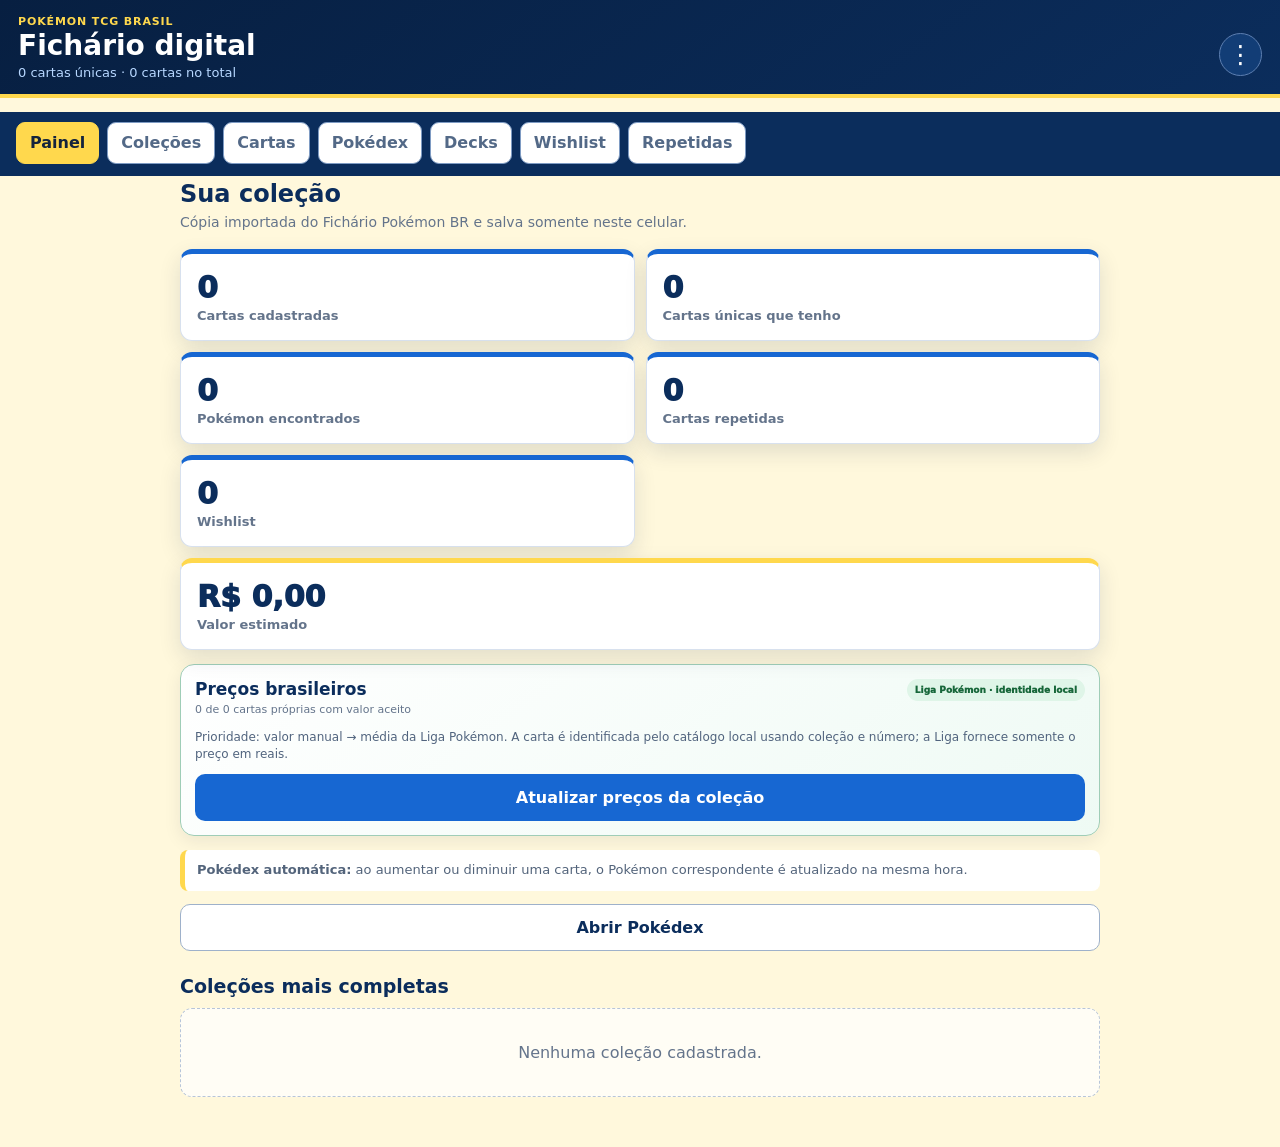
==== app/src/main/assets/www/index.html @ d32e6ce1 "Versão 5 - Pokédex + preços + fotos" ====
<!doctype html>
<html lang="pt-BR">
<head>
  <meta charset="utf-8">
  <meta name="viewport" content="width=device-width,initial-scale=1,maximum-scale=1,user-scalable=no,viewport-fit=cover">
  <meta name="theme-color" content="#0b2d5c">
  <title>Fichário Pokémon BR</title>
  <link rel="stylesheet" href="styles.css">
</head>
<body>
  <div id="loading" class="loading-screen">
    <div class="pokeball-loader" aria-hidden="true"></div>
    <strong>Preparando o Fichário Pokémon...</strong>
    <span>Carregando catálogo, coleção e Pokédex.</span>
  </div>

  <div id="app" class="app hidden">
    <header class="app-header">
      <div class="kicker">POKÉMON TCG BRASIL</div>
      <div class="header-row">
        <div>
          <h1>Fichário digital</h1>
          <p id="header-status">Coleção local protegida</p>
        </div>
        <button class="header-icon" onclick="openBackupPanel()" aria-label="Backup">⋮</button>
      </div>
    </header>

    <nav id="tabs" class="tabs" aria-label="Navegação principal"></nav>
    <main id="content" class="content" aria-live="polite"></main>
  </div>

  <div id="modal" class="modal hidden" role="dialog" aria-modal="true">
    <div class="modal-backdrop" onclick="closeModal()"></div>
    <section id="modal-content" class="modal-sheet"></section>
  </div>

  <script src="data/catalog-data.js"></script>
  <script src="data/pokedex-data.js"></script>
  <script src="data/collection-seed-data.js"></script>
  <script src="app.js"></script>
</body>
</html>
---- app/src/main/assets/www/styles.css ----
:root {
  --navy: #0b2d5c;
  --navy-deep: #071f41;
  --blue: #1767d2;
  --sky: #b7d7ff;
  --yellow: #ffd84d;
  --cream: #fff8dc;
  --surface: #ffffff;
  --ink: #14233c;
  --muted: #64748b;
  --line: #d8e1ee;
  --success: #18864b;
  --danger: #c23b3b;
  --shadow: 0 8px 22px rgba(10, 35, 75, .12);
  --safe-top: 0px;
  --safe-bottom: 0px;
  font-family: Inter, ui-sans-serif, system-ui, -apple-system, "Segoe UI", sans-serif;
  color: var(--ink);
}

* { box-sizing: border-box; }
html, body { margin: 0; min-height: 100%; background: var(--cream); }
body { padding-top: var(--safe-top); padding-bottom: var(--safe-bottom); -webkit-tap-highlight-color: transparent; }
body::before { content: ''; position: fixed; z-index: 100; top: 0; left: 0; right: 0; height: var(--safe-top); background: var(--navy-deep); }
button, input, select { font: inherit; }
button { cursor: pointer; }
.hidden { display: none !important; }

.loading-screen {
  min-height: 100vh; display: flex; flex-direction: column; align-items: center;
  justify-content: center; gap: 12px; padding: 28px; text-align: center; color: #58709c;
}
.loading-screen strong { color: var(--navy); font-size: 19px; }
.loading-screen span { font-size: 14px; }
.pokeball-loader {
  width: 58px; height: 58px; border: 7px solid var(--blue); border-right-color: transparent;
  border-radius: 50%; animation: spin .85s linear infinite;
}
@keyframes spin { to { transform: rotate(360deg); } }

.app-header {
  position: sticky; top: var(--safe-top); z-index: 20; color: white; padding: 15px 18px 14px;
  background: linear-gradient(145deg, var(--navy-deep), var(--navy));
  border-bottom: 4px solid var(--yellow);
}
.kicker { color: var(--yellow); font-weight: 900; font-size: 11px; letter-spacing: .08em; }
.header-row { display: flex; justify-content: space-between; align-items: center; gap: 12px; }
.header-row h1 { margin: 2px 0 0; font-size: 28px; line-height: 1.12; }
.header-row p { margin: 4px 0 0; color: var(--sky); font-size: 13px; }
.header-icon { width: 43px; height: 43px; border: 1px solid #5d7fb1; border-radius: 50%; background: #123d76; color: white; font-size: 25px; }

.tabs {
  position: sticky; top: calc(var(--safe-top) + 112px); z-index: 19; display: flex; gap: 8px; overflow-x: auto;
  padding: 10px 16px 12px; background: var(--navy); scrollbar-width: none;
}
.tabs::-webkit-scrollbar { display: none; }
.tab {
  flex: 0 0 auto; border: 1px solid #7e9bc3; border-radius: 9px; background: white;
  color: #536987; padding: 9px 13px; font-weight: 800; min-height: 42px;
}
.tab.active { background: var(--yellow); border-color: var(--yellow); color: var(--ink); }

.content { min-height: calc(100vh - 175px); padding: 16px 16px 50px; }
.screen { max-width: 920px; margin: 0 auto; }
.screen-title { margin: 2px 0 4px; color: var(--navy); font-size: 24px; }
.screen-subtitle { margin: 0 0 16px; color: var(--muted); font-size: 14px; line-height: 1.45; }
.section-title { margin: 24px 0 11px; color: var(--navy); font-size: 19px; }

.stats-grid { display: grid; grid-template-columns: repeat(2, minmax(0, 1fr)); gap: 11px; }
.stat-card { background: white; border: 1px solid var(--line); border-top: 5px solid var(--blue); border-radius: 12px; padding: 16px; box-shadow: var(--shadow); }
.stat-card.wide { grid-column: 1 / -1; border-top-color: var(--yellow); }
.stat-value { display: block; color: var(--navy); font-size: 30px; font-weight: 950; }
.stat-label { color: var(--muted); font-size: 13px; font-weight: 750; }

.toolbar, .filter-grid { display: grid; gap: 10px; margin-bottom: 13px; }
.filter-grid { grid-template-columns: repeat(2, minmax(0, 1fr)); }
.field { width: 100%; min-height: 48px; border: 1px solid #b8c7dc; border-radius: 10px; background: white; color: var(--ink); padding: 11px 12px; outline: none; }
.field:focus { border-color: var(--blue); box-shadow: 0 0 0 3px rgba(23, 103, 210, .13); }
.search { padding-left: 14px; }
.chips { display: flex; gap: 7px; overflow-x: auto; padding: 1px 0 4px; scrollbar-width: none; }
.chip { flex: 0 0 auto; border: 1px solid #b8c7dc; border-radius: 999px; background: white; color: #526680; padding: 8px 12px; font-weight: 800; font-size: 13px; }
.chip.active { background: var(--blue); border-color: var(--blue); color: white; }

.panel { background: white; border: 1px solid var(--line); border-radius: 12px; padding: 14px; box-shadow: var(--shadow); }
.empty { padding: 34px 18px; text-align: center; color: var(--muted); background: rgba(255,255,255,.72); border: 1px dashed #b7c5d9; border-radius: 12px; }
.empty strong { display: block; color: var(--navy); margin-bottom: 6px; }

.card-list { display: grid; gap: 10px; }
.card-row {
  display: grid; grid-template-columns: 74px minmax(0,1fr); gap: 12px; position: relative;
  min-height: 118px; padding: 10px; background: white; border: 1px solid var(--line);
  border-radius: 12px; box-shadow: 0 3px 12px rgba(10,35,75,.08); transition: opacity .2s;
}
.card-row.missing, .pokemon-tile.missing { opacity: .38; }
.card-thumb { width: 74px; height: 103px; border-radius: 7px; background: #e8eef7; object-fit: cover; align-self: start; }
.card-placeholder { width: 74px; height: 103px; border-radius: 7px; display: grid; place-items: center; background: linear-gradient(145deg,#dbe9fb,#f5f8fc); color: var(--navy); font-weight: 900; font-size: 12px; }
.card-main { min-width: 0; }
.card-name { margin: 1px 0 5px; color: var(--navy); font-weight: 900; font-size: 16px; }
.card-meta { color: var(--muted); font-size: 12px; line-height: 1.4; }
.badges { display: flex; flex-wrap: wrap; gap: 5px; margin-top: 8px; }
.badge { display: inline-flex; align-items: center; min-height: 25px; border-radius: 999px; background: #eef4fb; color: #48617f; padding: 4px 8px; font-size: 11px; font-weight: 850; }
.badge.owned { background: #ddf6e7; color: #146d3d; }
.badge.yellow { background: #fff3bd; color: #765900; }
.quantity-control { display: flex; align-items: center; gap: 7px; margin-top: 10px; }
.qty-btn { width: 36px; height: 34px; border: 0; border-radius: 8px; background: var(--navy); color: white; font-size: 20px; font-weight: 900; }
.qty-btn.add { background: var(--blue); }
.qty-value { min-width: 45px; text-align: center; font-weight: 900; }

.load-more, .primary-btn, .secondary-btn, .danger-btn {
  width: 100%; min-height: 47px; border-radius: 10px; padding: 11px 14px; font-weight: 900;
}
.load-more, .primary-btn { border: 0; background: var(--blue); color: white; }
.secondary-btn { border: 1px solid #9eb1ca; background: white; color: var(--navy); }
.danger-btn { border: 1px solid #e4aaaa; background: #fff1f1; color: var(--danger); }
.load-more { margin-top: 13px; }

.set-list { display: grid; gap: 10px; }
.set-card { width: 100%; text-align: left; border: 1px solid var(--line); border-radius: 12px; background: white; padding: 14px; box-shadow: 0 3px 12px rgba(10,35,75,.07); }
.set-title-row { display: flex; align-items: start; justify-content: space-between; gap: 12px; }
.set-name { color: var(--navy); font-weight: 900; }
.set-count { color: var(--blue); font-weight: 900; white-space: nowrap; }
.progress { height: 9px; overflow: hidden; margin: 10px 0 6px; border-radius: 999px; background: #e8eef6; }
.progress > span { display: block; height: 100%; border-radius: inherit; background: linear-gradient(90deg,var(--blue),#50a1ff); }

.region-section { margin-top: 20px; }
.region-heading { display: flex; align-items: baseline; justify-content: space-between; margin: 0 0 10px; }
.region-heading h3 { margin: 0; color: var(--navy); font-size: 20px; }
.region-heading span { color: var(--muted); font-size: 12px; }
.pokemon-grid { display: grid; grid-template-columns: repeat(3, minmax(0,1fr)); gap: 9px; }
.pokemon-tile {
  min-width: 0; min-height: 143px; border: 1px solid #c9d6e8; border-radius: 13px;
  background: white; padding: 7px 5px 9px; text-align: center; position: relative;
  box-shadow: 0 3px 11px rgba(10,35,75,.07); transition: opacity .2s, transform .15s;
}
.pokemon-tile:active { transform: scale(.97); }
.pokemon-tile img { display: block; width: 82px; height: 82px; margin: 0 auto 2px; object-fit: contain; }
.pokemon-number { display: block; color: #76869d; font-size: 10px; font-weight: 800; }
.pokemon-name { display: block; overflow: hidden; text-overflow: ellipsis; white-space: nowrap; color: var(--navy); font-size: 12px; font-weight: 900; }
.pokemon-owned-count { position: absolute; top: 6px; right: 6px; min-width: 23px; height: 23px; display: grid; place-items: center; border-radius: 999px; background: var(--success); color: white; font-size: 10px; font-weight: 900; }

.pokemon-hero { display: grid; grid-template-columns: 112px minmax(0,1fr); gap: 14px; align-items: center; margin-bottom: 16px; }
.pokemon-hero img { width: 112px; height: 112px; object-fit: contain; background: white; border: 1px solid var(--line); border-radius: 50%; }
.pokemon-hero h2 { margin: 2px 0 5px; color: var(--navy); }
.back-btn { border: 0; background: transparent; color: var(--blue); padding: 3px 0 12px; font-weight: 900; }

.modal { position: fixed; inset: 0; z-index: 50; display: flex; align-items: flex-end; }
.modal-backdrop { position: absolute; inset: 0; background: rgba(4,18,40,.62); }
.modal-sheet { position: relative; width: 100%; max-height: 88vh; overflow-y: auto; background: var(--cream); border-radius: 20px 20px 0 0; padding: 18px 17px calc(26px + env(safe-area-inset-bottom)); box-shadow: 0 -12px 32px rgba(0,0,0,.22); }
.modal-close { float: right; width: 39px; height: 39px; border: 0; border-radius: 50%; background: white; color: var(--navy); font-size: 23px; }
.modal-card-image { display: block; width: min(250px,72vw); max-height: 350px; object-fit: contain; margin: 4px auto 14px; border-radius: 12px; }
.modal h2 { color: var(--navy); margin: 7px 45px 4px 0; }
.modal-actions { display: grid; gap: 9px; margin-top: 16px; }

.backup-actions { display: grid; gap: 10px; margin-top: 16px; }
.notice { margin: 13px 0; border-left: 5px solid var(--yellow); background: white; border-radius: 8px; padding: 11px 12px; color: #53647b; font-size: 13px; line-height: 1.45; }
.deck-row { display: flex; gap: 9px; margin-bottom: 14px; }
.deck-row .field { flex: 1; }
.deck-row button { width: auto; min-width: 95px; }

@media (min-width: 620px) {
  .content { padding-left: 24px; padding-right: 24px; }
  .pokemon-grid { grid-template-columns: repeat(5, minmax(0,1fr)); }
  .card-list { grid-template-columns: repeat(2, minmax(0,1fr)); }
  .filter-grid { grid-template-columns: repeat(4, minmax(0,1fr)); }
}

/* Checkpoint 2 — cadastro completo de cartas */
button, input, select, textarea { font: inherit; }
.badge.purple { background: #eee7ff; color: #5a3b9c; }
.registration-header {
  display: grid; grid-template-columns: 92px minmax(0, 1fr); gap: 13px; align-items: start;
  clear: both; margin: 4px 0 16px;
}
.registration-card-image, .registration-placeholder {
  width: 92px; height: 128px; border-radius: 9px; object-fit: cover; background: #e6edf7;
  box-shadow: 0 5px 15px rgba(7,31,65,.14);
}
.registration-placeholder { display: grid; place-items: center; color: var(--navy); font-weight: 950; }
.registration-kicker { color: var(--blue); font-size: 10px; font-weight: 950; letter-spacing: .08em; }
.registration-header h2 { margin: 4px 42px 4px 0; font-size: 21px; }
.registration-section {
  margin-top: 13px; padding: 14px; background: white; border: 1px solid var(--line);
  border-radius: 13px; box-shadow: 0 3px 14px rgba(10,35,75,.07);
}
.registration-section h3 { margin: 0 0 12px; color: var(--navy); font-size: 17px; }
.registration-section-title { display: flex; justify-content: space-between; align-items: flex-start; gap: 10px; }
.registration-section-title strong { display: block; color: var(--navy); font-size: 16px; }
.registration-section-title span { display: block; margin-top: 3px; color: var(--muted); font-size: 12px; line-height: 1.35; }
.mini-btn { flex: 0 0 auto; border: 0; border-radius: 9px; background: var(--blue); color: white; padding: 8px 10px; font-weight: 900; }
.variant-strip { display: flex; gap: 7px; overflow-x: auto; margin-top: 12px; padding-bottom: 3px; scrollbar-width: none; }
.variant-chip { flex: 0 0 auto; max-width: 260px; border: 1px solid #b7c7dd; border-radius: 999px; background: #f8fbff; color: #506681; padding: 8px 11px; font-size: 12px; font-weight: 850; white-space: nowrap; overflow: hidden; text-overflow: ellipsis; }
.variant-chip.active { background: var(--navy); border-color: var(--navy); color: white; }
.notice.compact { margin: 11px 0 0; padding: 9px 10px; }
.registration-grid { display: grid; gap: 10px; }
.registration-grid.two-columns { grid-template-columns: repeat(2, minmax(0,1fr)); }
.registration-field { display: block; min-width: 0; }
.registration-field > span { display: block; margin: 0 0 5px; color: #465a75; font-size: 12px; font-weight: 900; }
.registration-field .field { min-height: 44px; }
.read-only-field { min-height: 44px; display: flex; flex-direction: column; justify-content: center; border: 1px solid #d3ddea; border-radius: 10px; background: #f3f6fa; color: var(--navy); padding: 7px 11px; font-weight: 900; }
.read-only-field small { display: block; margin-top: 2px; color: var(--muted); font-size: 9px; font-weight: 700; }
.toggle-grid { display: grid; grid-template-columns: repeat(2, minmax(0,1fr)); gap: 8px; margin: 12px 0; }
.toggle-card { min-height: 48px; display: flex; align-items: center; gap: 8px; border: 1px solid #c7d3e3; border-radius: 10px; background: #f9fbfe; padding: 8px 10px; }
.toggle-card input { position: absolute; opacity: 0; pointer-events: none; }
.toggle-ui { width: 36px; height: 21px; flex: 0 0 auto; position: relative; border-radius: 999px; background: #b5c1d0; transition: background .15s; }
.toggle-ui::after { content: ''; position: absolute; top: 3px; left: 3px; width: 15px; height: 15px; border-radius: 50%; background: white; transition: transform .15s; box-shadow: 0 1px 4px rgba(0,0,0,.25); }
.toggle-card input:checked + .toggle-ui { background: var(--success); }
.toggle-card input:checked + .toggle-ui::after { transform: translateX(15px); }
.toggle-card strong { color: #455873; font-size: 12px; }
.notes-field { min-height: 92px; resize: vertical; }

@media (max-width: 410px) {
  .registration-grid.two-columns { grid-template-columns: 1fr; }
}

/* Checkpoint 3 — atualização segura das coleções */
.catalog-update-card {
  margin: 0 0 14px; padding: 14px; border: 1px solid #aac3e6; border-radius: 14px;
  background: linear-gradient(145deg, #ffffff, #edf5ff); box-shadow: 0 5px 18px rgba(7,31,65,.08);
}
.catalog-update-heading { display: flex; align-items: flex-start; justify-content: space-between; gap: 10px; }
.catalog-update-heading strong { display: block; color: var(--navy); font-size: 17px; }
.catalog-update-heading span:not(.online-badge) { display: block; margin-top: 4px; color: var(--muted); font-size: 11px; line-height: 1.35; }
.online-badge { flex: 0 0 auto; border-radius: 999px; background: #dff5e8; color: #17673a; padding: 6px 8px; font-size: 9px; font-weight: 950; }
.catalog-update-card p { margin: 11px 0; color: #51647e; font-size: 12px; line-height: 1.45; }
.catalog-update-card .primary-btn { width: 100%; }
.catalog-update-card .primary-btn:disabled { opacity: .62; }
.catalog-progress { margin: 10px 0; }
.catalog-progress .progress { margin-bottom: 5px; }
.catalog-progress small, .catalog-last-result { color: #5c6f88; font-size: 10px; font-weight: 800; }
.catalog-last-result { margin-top: 9px; text-align: center; }


/* Checkpoint 4 — preços automáticos */
.badge.price { background: #e3f6ee; color: #12643b; }
.price-update-card {
  margin: 14px 0; padding: 14px; border: 1px solid #9fcdb7; border-radius: 14px;
  background: linear-gradient(145deg, #ffffff, #eefaf4); box-shadow: 0 5px 18px rgba(7,31,65,.08);
}
.price-update-card p { margin: 11px 0; color: #51647e; font-size: 12px; line-height: 1.45; }
.price-update-card .primary-btn:disabled { opacity: .62; }
.automatic-price-card {
  min-height: 80px; display: flex; flex-direction: column; justify-content: center; gap: 3px;
  border: 1px solid #a9cbb9; border-radius: 11px; background: #f1fbf6; padding: 9px 10px;
}
.automatic-price-card strong { color: #12643b; font-size: 18px; font-weight: 950; }
.automatic-price-card span { color: #465d73; font-size: 10px; font-weight: 800; line-height: 1.35; }
.automatic-price-card small { color: var(--muted); font-size: 9px; line-height: 1.35; }
.automatic-price-card.empty-price { border-color: #c8d4e3; background: #f5f8fc; }
.automatic-price-card.empty-price strong, .automatic-price-card.loading-price strong { color: var(--navy); font-size: 14px; }
.price-refresh-btn {
  align-self: flex-start; margin-top: 5px; border: 0; border-radius: 8px; background: var(--navy); color: white;
  min-height: 30px; padding: 6px 9px; font-size: 10px; font-weight: 900;
}
.price-refresh-btn:disabled { opacity: .6; }

/* Checkpoint 4.3 — validação Cardmarket */
.automatic-price-card.review-price { border-color: #e5b94f; background: #fff9e9; }
.automatic-price-card.review-price strong { color: #805600; }
.price-verification { display: block; margin-top: 4px; padding: 6px 7px; border-radius: 8px; font-weight: 850; }
.price-verification.verified { background: #def5e7; color: #17673a; }
.price-verification.review { background: #fff0bf; color: #765000; }
.price-verification.user-validated { background: #e7ecff; color: #2947a3; }
.price-validate-btn {
  align-self: flex-start; margin-top: 5px; border: 1px solid #b98500; border-radius: 8px;
  background: #fff3c7; color: #684700; min-height: 30px; padding: 6px 9px;
  font-size: 10px; font-weight: 950;
}
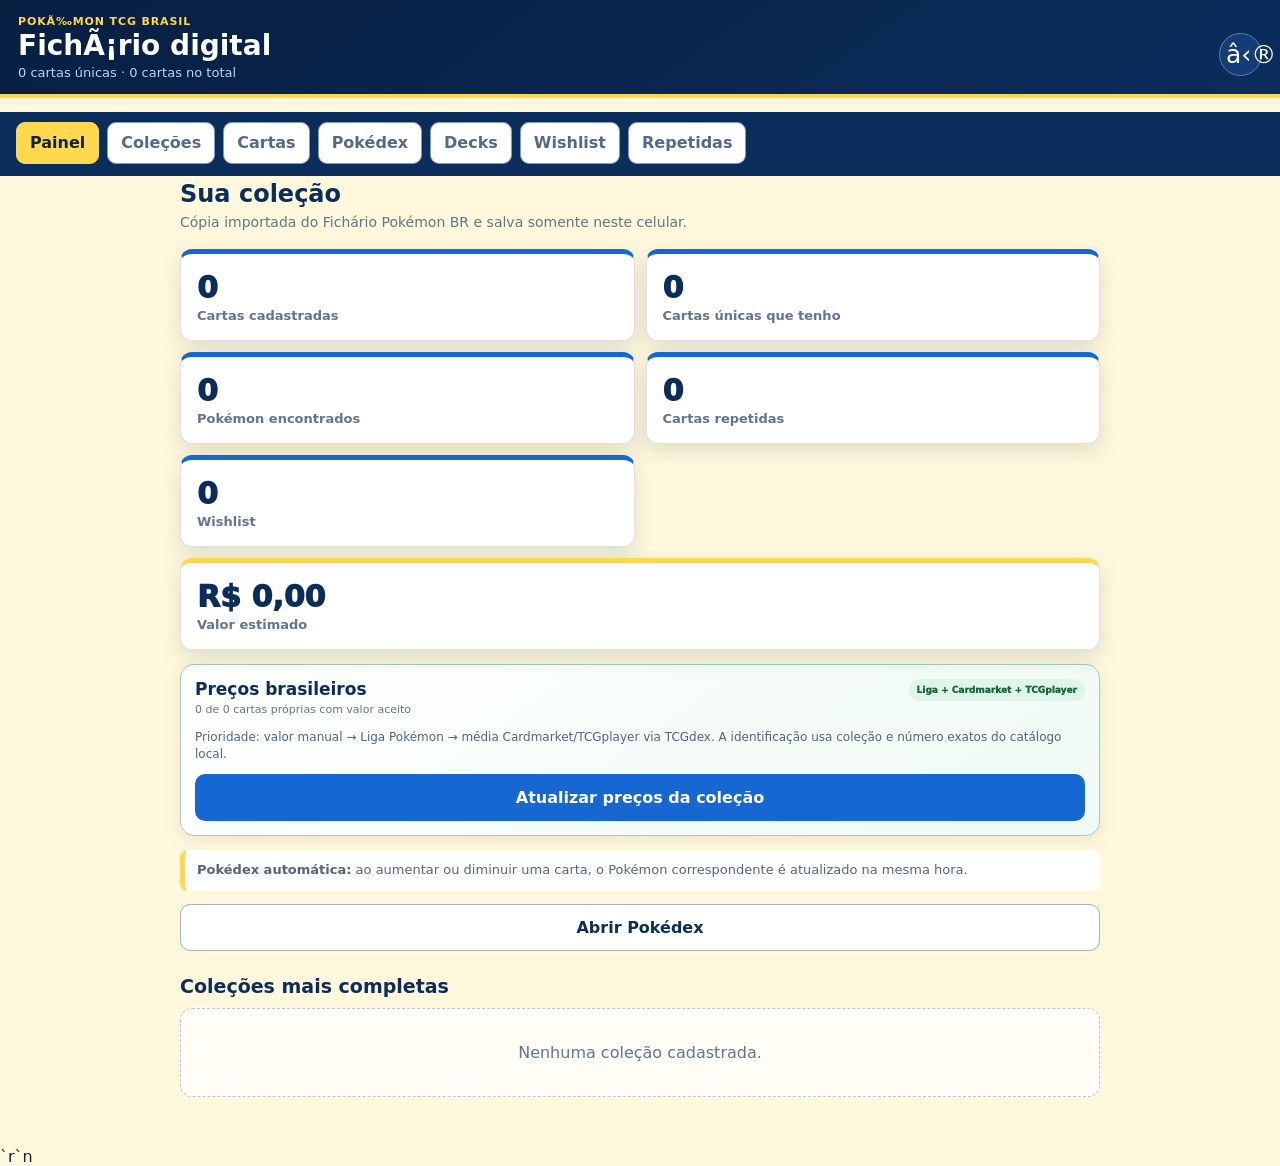
==== commit 636173ff: "versão 20 - melhoria nas cartas" ====
--- a/app/src/main/assets/www/index.html
+++ b/app/src/main/assets/www/index.html
@@ -1,32 +1,32 @@
-<!doctype html>
+﻿<!doctype html>
 <html lang="pt-BR">
 <head>
   <meta charset="utf-8">
   <meta name="viewport" content="width=device-width,initial-scale=1,maximum-scale=1,user-scalable=no,viewport-fit=cover">
   <meta name="theme-color" content="#0b2d5c">
-  <title>Fichário Pokémon BR</title>
+  <title>FichÃ¡rio PokÃ©mon BR</title>
   <link rel="stylesheet" href="styles.css">
 </head>
 <body>
   <div id="loading" class="loading-screen">
     <div class="pokeball-loader" aria-hidden="true"></div>
-    <strong>Preparando o Fichário Pokémon...</strong>
-    <span>Carregando catálogo, coleção e Pokédex.</span>
+    <strong>Preparando o FichÃ¡rio PokÃ©mon...</strong>
+    <span>Carregando catÃ¡logo, coleÃ§Ã£o e PokÃ©dex.</span>
   </div>
 
   <div id="app" class="app hidden">
     <header class="app-header">
-      <div class="kicker">POKÉMON TCG BRASIL</div>
+      <div class="kicker">POKÃ‰MON TCG BRASIL</div>
       <div class="header-row">
         <div>
-          <h1>Fichário digital</h1>
-          <p id="header-status">Coleção local protegida</p>
+          <h1>FichÃ¡rio digital</h1>
+          <p id="header-status">ColeÃ§Ã£o local protegida</p>
         </div>
-        <button class="header-icon" onclick="openBackupPanel()" aria-label="Backup">⋮</button>
+        <button class="header-icon" onclick="openBackupPanel()" aria-label="Backup">â‹®</button>
       </div>
     </header>
 
-    <nav id="tabs" class="tabs" aria-label="Navegação principal"></nav>
+    <nav id="tabs" class="tabs" aria-label="NavegaÃ§Ã£o principal"></nav>
     <main id="content" class="content" aria-live="polite"></main>
   </div>
 
@@ -38,6 +38,7 @@
   <script src="data/catalog-data.js"></script>
   <script src="data/pokedex-data.js"></script>
   <script src="data/collection-seed-data.js"></script>
-  <script src="app.js"></script>
+  <script src="app.js"></script>`r`n  <script src="image-fallback.js"></script>
 </body>
 </html>
+
--- a/app/src/main/assets/www/styles.css
+++ b/app/src/main/assets/www/styles.css
@@ -265,3 +265,110 @@
   background: #fff3c7; color: #684700; min-height: 30px; padding: 6px 9px;
   font-size: 10px; font-weight: 950;
 }
+
+/* Versão 6 — editor de decks */
+.full-btn { width:100%; margin:0 0 12px; }
+.deck-panel { width:100%; text-align:left; border:1px solid #d4dfed; cursor:pointer; }
+.deck-editor-head { display:flex; justify-content:space-between; align-items:flex-start; gap:10px; }
+.compact-btn { width:auto; min-height:36px; padding:7px 10px; }
+.deck-summary { display:flex; flex-direction:column; gap:3px; padding:13px; margin:12px 0; border-radius:13px; border:1px solid #d4dfed; }
+.deck-summary.valid { background:#eaf8f0; border-color:#8dc7a5; }
+.deck-summary.invalid { background:#fff7e8; border-color:#e5bd69; }
+.deck-summary strong { color:var(--navy); font-size:20px; }
+.deck-summary span,.deck-summary small { color:var(--muted); font-size:11px; }
+.deck-search { display:grid; grid-template-columns:1fr auto; gap:8px; margin:10px 0; }
+.deck-card-list { display:flex; flex-direction:column; gap:8px; }
+.deck-card-row { display:grid; grid-template-columns:46px minmax(0,1fr) auto; gap:9px; align-items:center; border:1px solid #d8e2ef; border-radius:12px; background:white; padding:8px; }
+.deck-card-row img { width:46px; height:64px; object-fit:cover; border-radius:6px; }
+.deck-card-info { min-width:0; display:flex; flex-direction:column; gap:3px; }
+.deck-card-info strong { color:var(--navy); white-space:nowrap; overflow:hidden; text-overflow:ellipsis; }
+.deck-card-info span { color:var(--muted); font-size:10px; line-height:1.3; }
+.deck-qty { display:flex; align-items:center; gap:7px; }
+.deck-qty button { width:31px; height:31px; border:0; border-radius:9px; background:var(--navy); color:white; font-size:18px; font-weight:900; }
+.deck-qty b { min-width:20px; text-align:center; }
+.deck-picker { display:flex; flex-direction:column; gap:7px; max-height:65vh; overflow:auto; margin-top:12px; }
+.deck-picker button { text-align:left; border:1px solid #d5e0ed; border-radius:10px; background:#fff; padding:10px; }
+.deck-picker strong,.deck-picker span { display:block; }
+.deck-picker strong { color:var(--navy); }
+.deck-picker span { color:var(--muted); font-size:10px; margin-top:3px; }
+@media(max-width:420px){ .deck-search{grid-template-columns:1fr}.deck-card-row{grid-template-columns:40px minmax(0,1fr) auto}.deck-card-row img{width:40px;height:56px}.deck-qty{gap:4px}.deck-qty button{width:28px;height:28px} }
+
+/* Versão 9 — Deck Builder validado */
+.deck-generator { display:grid; grid-template-columns:minmax(0,1fr) auto; gap:8px; margin:12px 0; }
+.deck-actions { display:flex; flex-wrap:wrap; gap:7px; margin:10px 0 13px; }
+.deck-validation { margin:8px 0 12px; padding:10px 10px 10px 28px; border-radius:11px; background:#fff; border:1px solid #d8e2ef; font-size:11px; line-height:1.5; }
+.deck-error { color:#9e2e2e; }
+.deck-warning { color:#8b5b00; }
+.deck-summary.valid strong { color:#1b7045; }
+.deck-summary.invalid strong { color:#9b6310; }
+@media(max-width:420px){.deck-generator{grid-template-columns:1fr}.deck-generator button{width:100%}}
+
+
+/* Atualizador interno */
+.update-hero { width:64px; height:64px; margin:4px auto 14px; border-radius:20px; display:grid; place-items:center; font-size:32px; font-weight:900; color:#fff; background:linear-gradient(145deg,#0b5bd3,#07336f); box-shadow:0 12px 28px rgba(11,91,211,.28); }
+.update-notes { max-height:260px; overflow:auto; text-align:left; line-height:1.55; }
+.update-notes p { margin:.65rem 0 0; }
+
+
+/* RecuperaÃ§Ã£o de artes v12 */
+.card-art-fallback {
+  display: flex;
+  flex-direction: column;
+  align-items: center;
+  justify-content: center;
+  gap: 6px;
+  text-align: center;
+  font-size: 11px;
+  line-height: 1.2;
+  color: #6b7280;
+}
+.card-art-retry {
+  border: 0;
+  border-radius: 999px;
+  padding: 6px 9px;
+  background: #e9f1ff;
+  color: #0b57b7;
+  font-weight: 700;
+  font-size: 10px;
+  cursor: pointer;
+}
+.deck-card-image {
+  width: 44px;
+  height: 61px;
+  object-fit: contain;
+  border-radius: 6px;
+  flex: 0 0 auto;
+}
+
+
+
+/* RecuperaÃ§Ã£o de artes v12 */
+.card-art-fallback {
+  display: flex;
+  flex-direction: column;
+  align-items: center;
+  justify-content: center;
+  gap: 6px;
+  text-align: center;
+  font-size: 11px;
+  line-height: 1.2;
+  color: #6b7280;
+}
+.card-art-retry {
+  border: 0;
+  border-radius: 999px;
+  padding: 6px 9px;
+  background: #e9f1ff;
+  color: #0b57b7;
+  font-weight: 700;
+  font-size: 10px;
+  cursor: pointer;
+}
+.deck-card-image {
+  width: 44px;
+  height: 61px;
+  object-fit: contain;
+  border-radius: 6px;
+  flex: 0 0 auto;
+}
+
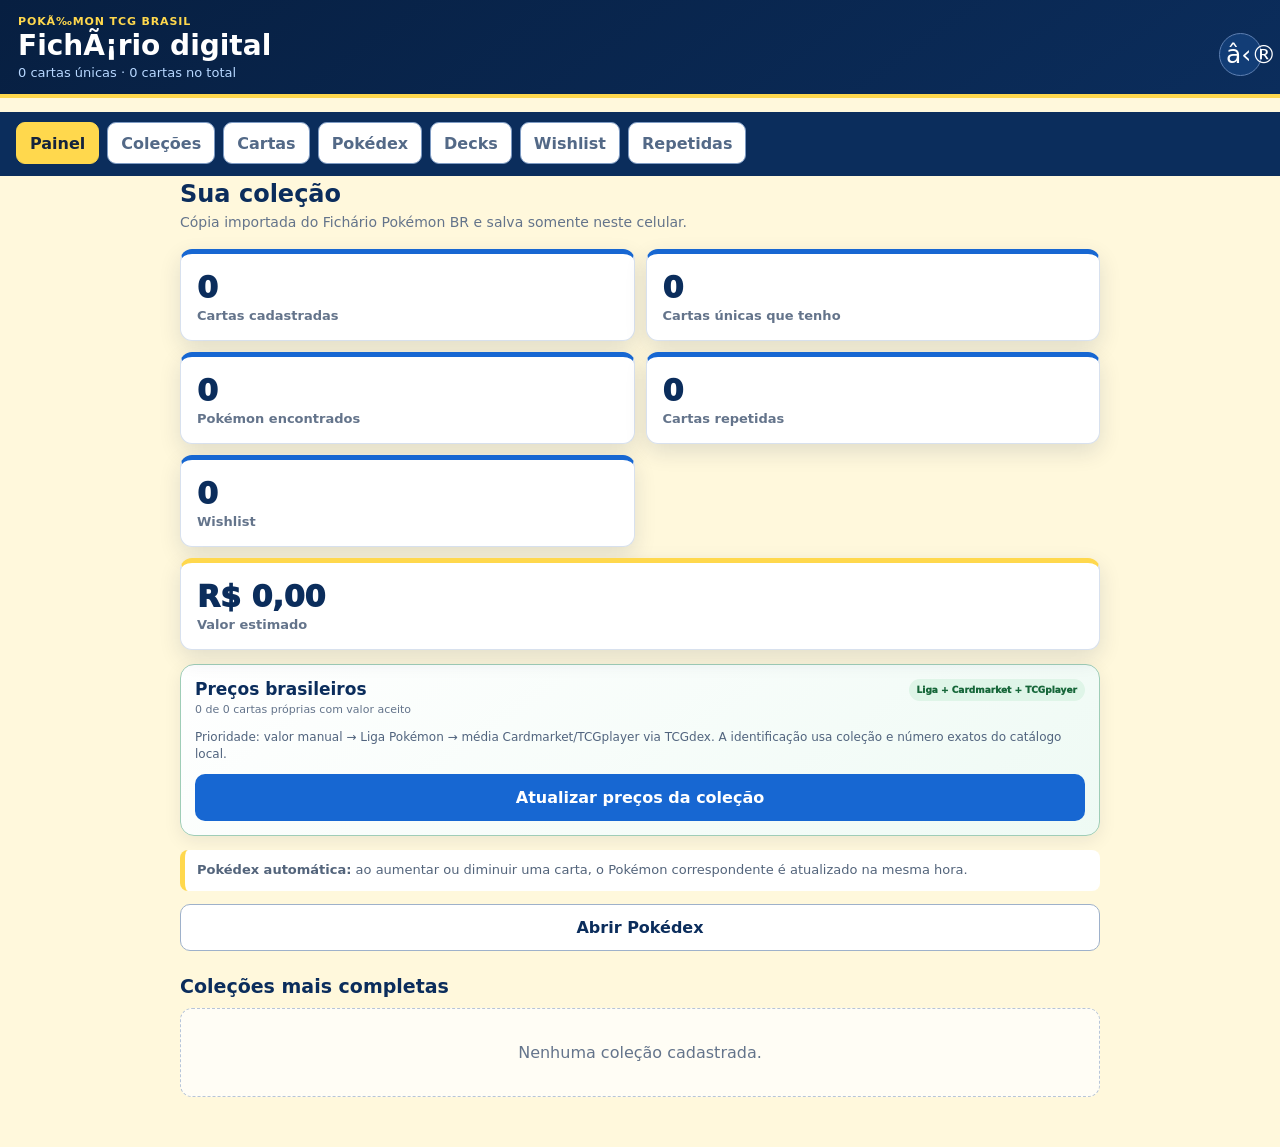
==== commit e9bed849: "versão 25 - fotos" ====
--- a/app/src/main/assets/www/index.html
+++ b/app/src/main/assets/www/index.html
@@ -1,4 +1,4 @@
-﻿<!doctype html>
+<!doctype html>
 <html lang="pt-BR">
 <head>
   <meta charset="utf-8">
@@ -38,7 +38,9 @@
   <script src="data/catalog-data.js"></script>
   <script src="data/pokedex-data.js"></script>
   <script src="data/collection-seed-data.js"></script>
-  <script src="app.js"></script>`r`n  <script src="image-fallback.js"></script>
+  <script src="app.js"></script>
+  <script src="local-card-images.js"></script>
+  <script src="image-fallback.js"></script>
 </body>
 </html>
 
--- a/app/src/main/assets/www/styles.css
+++ b/app/src/main/assets/www/styles.css
@@ -372,3 +372,38 @@
   flex: 0 0 auto;
 }
 
+
+
+/* Imagens locais da coleção */
+.local-image-actions {
+  display: grid;
+  gap: 10px;
+  margin: 18px 0;
+}
+.local-card-image-toolbar {
+  display: flex;
+  justify-content: center;
+  margin: 10px 0 4px;
+}
+.compact-btn {
+  width: auto;
+  min-height: 38px;
+  padding: 8px 12px;
+}
+.card-art-local {
+  border: 0;
+  border-radius: 10px;
+  background: #0b5cab;
+  color: #fff;
+  font-weight: 700;
+  padding: 8px 10px;
+  margin-top: 7px;
+}
+.danger-btn {
+  border: 1px solid #b3261e;
+  border-radius: 10px;
+  background: #fff;
+  color: #b3261e;
+  font-weight: 700;
+  padding: 11px 14px;
+}
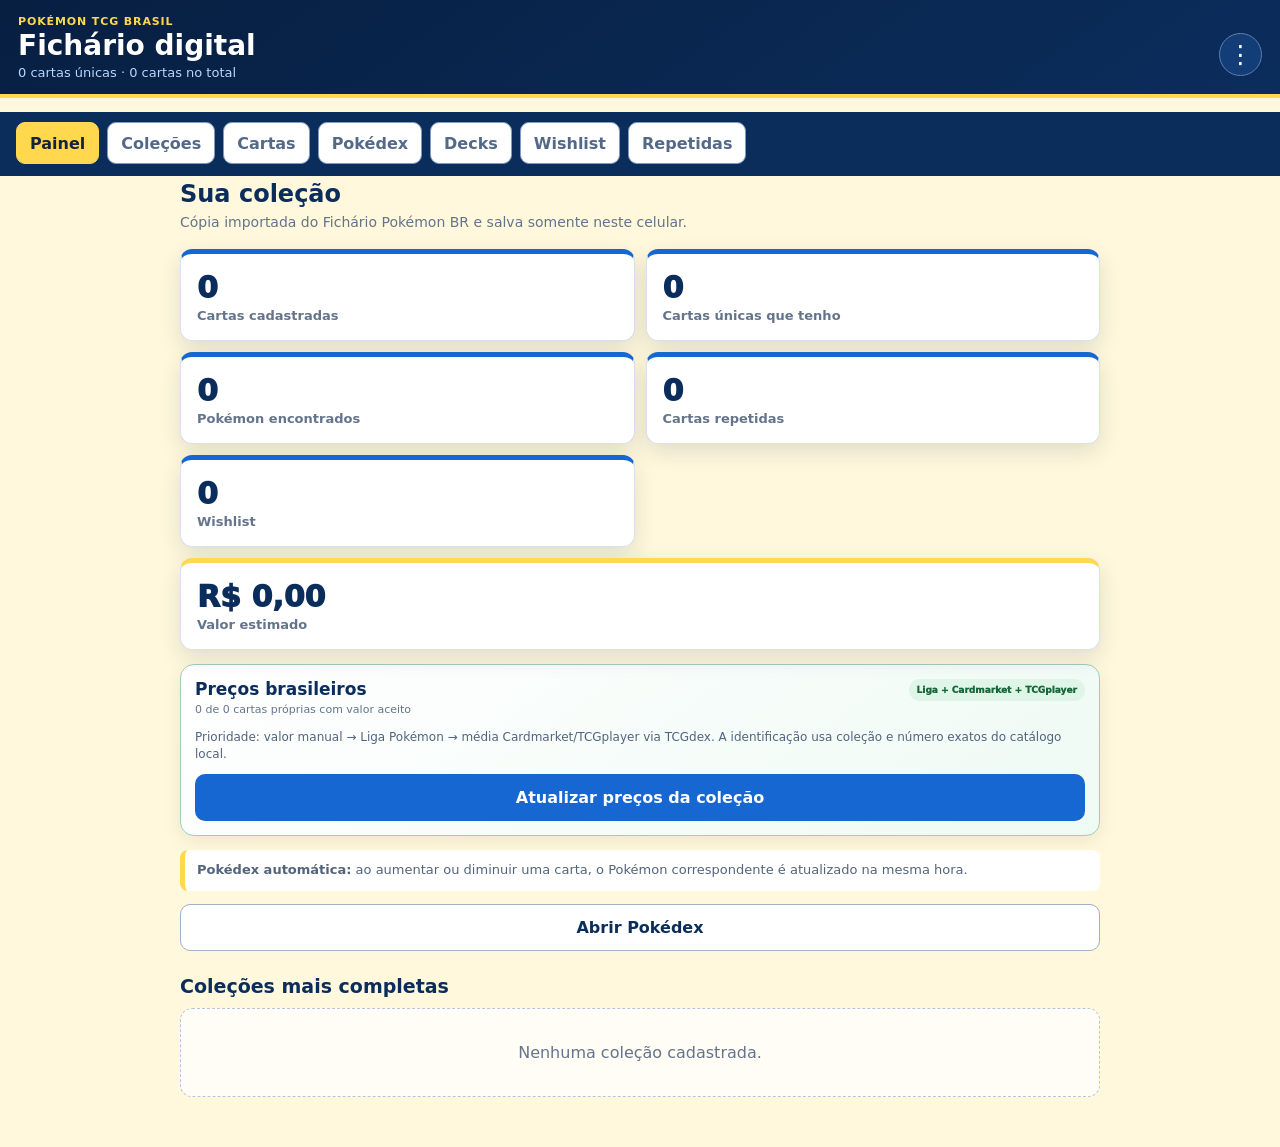
==== commit a2bc370c: "versão 26" ====
--- a/app/src/main/assets/www/index.html
+++ b/app/src/main/assets/www/index.html
@@ -4,29 +4,29 @@
   <meta charset="utf-8">
   <meta name="viewport" content="width=device-width,initial-scale=1,maximum-scale=1,user-scalable=no,viewport-fit=cover">
   <meta name="theme-color" content="#0b2d5c">
-  <title>FichÃ¡rio PokÃ©mon BR</title>
+  <title>Fichário Pokémon BR</title>
   <link rel="stylesheet" href="styles.css">
 </head>
 <body>
   <div id="loading" class="loading-screen">
     <div class="pokeball-loader" aria-hidden="true"></div>
-    <strong>Preparando o FichÃ¡rio PokÃ©mon...</strong>
-    <span>Carregando catÃ¡logo, coleÃ§Ã£o e PokÃ©dex.</span>
+    <strong>Preparando o Fichário Pokémon...</strong>
+    <span>Carregando catálogo, coleção e Pokédex.</span>
   </div>
 
   <div id="app" class="app hidden">
     <header class="app-header">
-      <div class="kicker">POKÃ‰MON TCG BRASIL</div>
+      <div class="kicker">POKÉMON TCG BRASIL</div>
       <div class="header-row">
         <div>
-          <h1>FichÃ¡rio digital</h1>
-          <p id="header-status">ColeÃ§Ã£o local protegida</p>
+          <h1>Fichário digital</h1>
+          <p id="header-status">Coleção local protegida</p>
         </div>
-        <button class="header-icon" onclick="openBackupPanel()" aria-label="Backup">â‹®</button>
+        <button class="header-icon" onclick="openBackupPanel()" aria-label="Backup">⋮</button>
       </div>
     </header>
 
-    <nav id="tabs" class="tabs" aria-label="NavegaÃ§Ã£o principal"></nav>
+    <nav id="tabs" class="tabs" aria-label="Navegação principal"></nav>
     <main id="content" class="content" aria-live="polite"></main>
   </div>
 
--- a/app/src/main/assets/www/styles.css
+++ b/app/src/main/assets/www/styles.css
@@ -407,3 +407,36 @@
   font-weight: 700;
   padding: 11px 14px;
 }
+
+/* v0.25 — cadastro com arte em tamanho real e quantidade por botões */
+.registration-header { align-items: flex-start; flex-wrap: wrap; }
+.registration-image-frame {
+  width: min(300px, 82vw);
+  aspect-ratio: 2.5 / 3.5;
+  margin: 4px auto 14px;
+  border-radius: 16px;
+  overflow: hidden;
+  background: #eef3f9;
+  box-shadow: 0 8px 24px rgba(11,45,92,.16);
+  flex: 0 0 auto;
+}
+.registration-image-frame .registration-card-image,
+.registration-image-frame .registration-placeholder {
+  width: 100%;
+  height: 100%;
+  max-width: none;
+  object-fit: contain;
+  border-radius: 0;
+}
+.registration-header > div:last-child { flex: 1 1 260px; min-width: 0; }
+.quantity-stepper { display: grid; grid-template-columns: 48px minmax(72px,1fr) 48px; gap: 8px; align-items: center; }
+.quantity-step-btn {
+  min-height: 44px; border: 0; border-radius: 12px; background: var(--navy); color: #fff;
+  font-size: 25px; font-weight: 900; line-height: 1; cursor: pointer;
+}
+.quantity-step-btn:active { transform: scale(.96); }
+.quantity-step-value { text-align: center; font-weight: 900; font-size: 18px; }
+@media (max-width: 620px) {
+  .registration-header { display: block; }
+  .registration-image-frame { width: min(320px, 88vw); }
+}
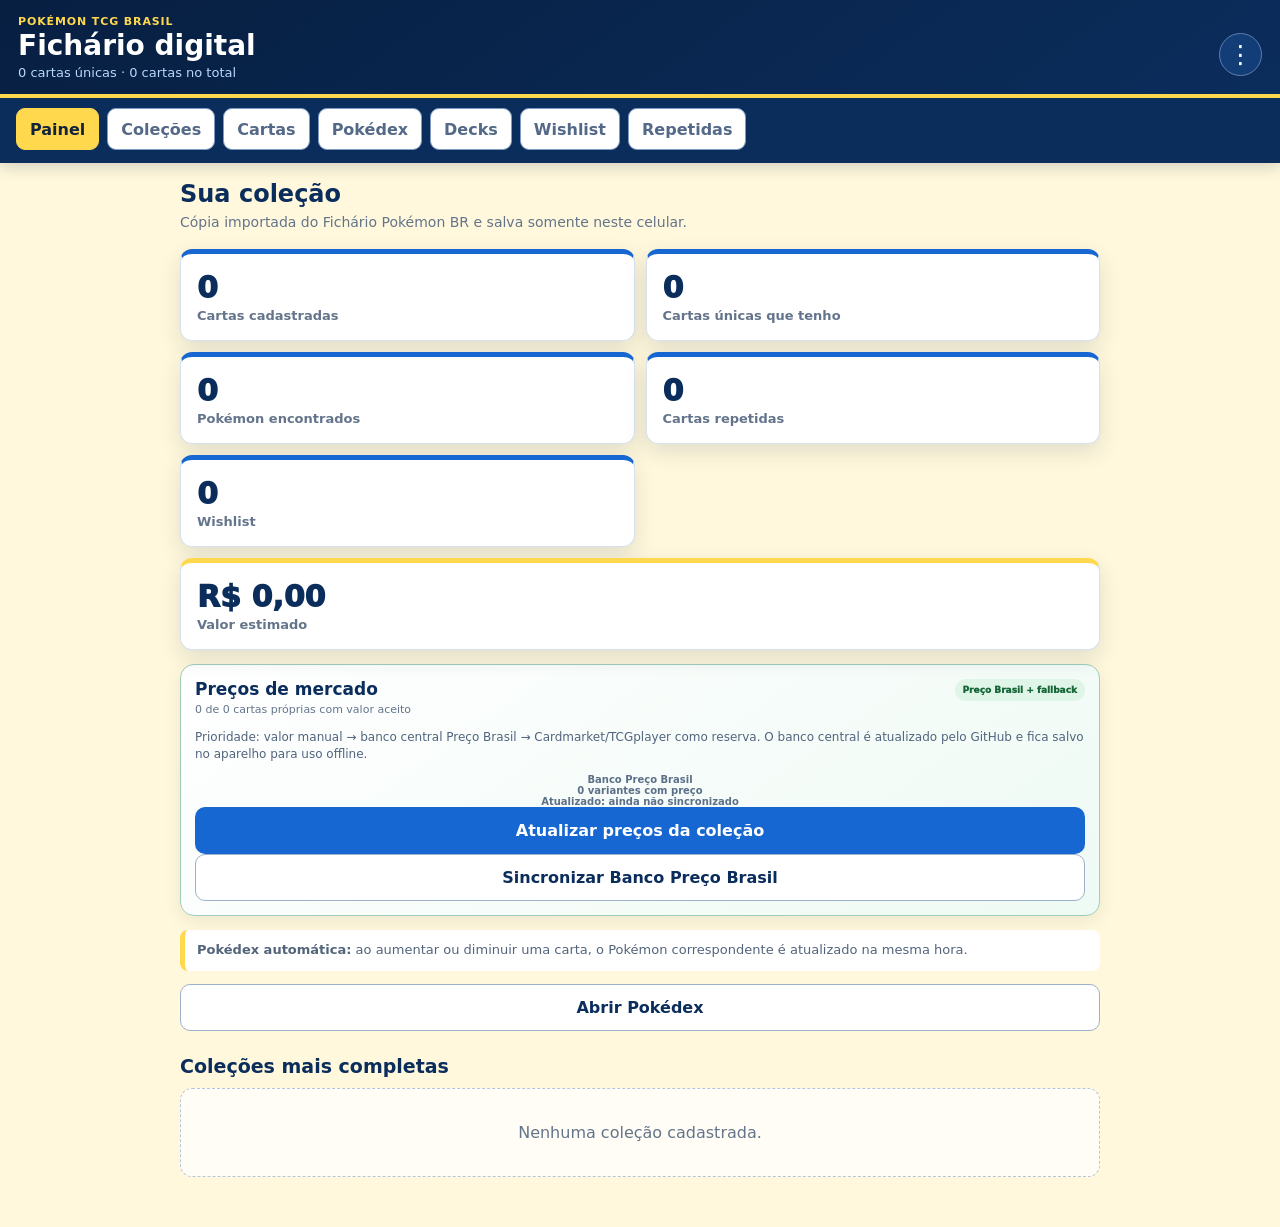
==== commit 850aa050: "versão 1.2 performance" ====
--- a/app/src/main/assets/www/index.html
+++ b/app/src/main/assets/www/index.html
@@ -15,18 +15,19 @@
   </div>
 
   <div id="app" class="app hidden">
-    <header class="app-header">
-      <div class="kicker">POKÉMON TCG BRASIL</div>
-      <div class="header-row">
-        <div>
-          <h1>Fichário digital</h1>
-          <p id="header-status">Coleção local protegida</p>
+    <div class="sticky-shell">
+      <header class="app-header">
+        <div class="kicker">POKÉMON TCG BRASIL</div>
+        <div class="header-row">
+          <div>
+            <h1>Fichário digital</h1>
+            <p id="header-status">Coleção local protegida</p>
+          </div>
+          <button class="header-icon" onclick="openBackupPanel()" aria-label="Backup">⋮</button>
         </div>
-        <button class="header-icon" onclick="openBackupPanel()" aria-label="Backup">⋮</button>
-      </div>
-    </header>
-
-    <nav id="tabs" class="tabs" aria-label="Navegação principal"></nav>
+      </header>
+      <nav id="tabs" class="tabs" aria-label="Navegação principal"></nav>
+    </div>
     <main id="content" class="content" aria-live="polite"></main>
   </div>
 
--- a/app/src/main/assets/www/styles.css
+++ b/app/src/main/assets/www/styles.css
@@ -38,8 +38,12 @@
 }
 @keyframes spin { to { transform: rotate(360deg); } }
 
+.sticky-shell {
+  position: sticky; top: var(--safe-top); z-index: 30; background: var(--navy);
+  box-shadow: 0 5px 14px rgba(7,31,65,.18);
+}
 .app-header {
-  position: sticky; top: var(--safe-top); z-index: 20; color: white; padding: 15px 18px 14px;
+  position: relative; z-index: 2; color: white; padding: 15px 18px 14px;
   background: linear-gradient(145deg, var(--navy-deep), var(--navy));
   border-bottom: 4px solid var(--yellow);
 }
@@ -50,7 +54,7 @@
 .header-icon { width: 43px; height: 43px; border: 1px solid #5d7fb1; border-radius: 50%; background: #123d76; color: white; font-size: 25px; }
 
 .tabs {
-  position: sticky; top: calc(var(--safe-top) + 112px); z-index: 19; display: flex; gap: 8px; overflow-x: auto;
+  position: relative; z-index: 1; display: flex; gap: 8px; overflow-x: auto;
   padding: 10px 16px 12px; background: var(--navy); scrollbar-width: none;
 }
 .tabs::-webkit-scrollbar { display: none; }
@@ -440,3 +444,29 @@
   .registration-header { display: block; }
   .registration-image-frame { width: min(320px, 88vw); }
 }
+
+
+/* v0.27 — arte em alta resolução no cadastro */
+.registration-image-frame {
+  width: min(380px, 92vw);
+  background: #111827;
+  image-rendering: auto;
+}
+.registration-image-frame .registration-card-image {
+  object-fit: contain;
+  image-rendering: auto;
+  transform: translateZ(0);
+  backface-visibility: hidden;
+}
+@media (min-width: 900px) {
+  .registration-image-frame { width: 400px; }
+}
+
+
+/* v1.2 — performance e cabeçalho contínuo */
+.card-row { content-visibility: auto; contain-intrinsic-size: 118px; contain: layout paint style; }
+.card-thumb { image-rendering: auto; }
+.card-list { contain: layout style; }
+#cardSearchResults { min-height: 120px; }
+.sticky-shell::after { content:''; position:absolute; left:0; right:0; bottom:-1px; height:2px; background:var(--navy); pointer-events:none; }
+@media (prefers-reduced-motion: reduce) { * { scroll-behavior:auto !important; animation-duration:.01ms !important; } }
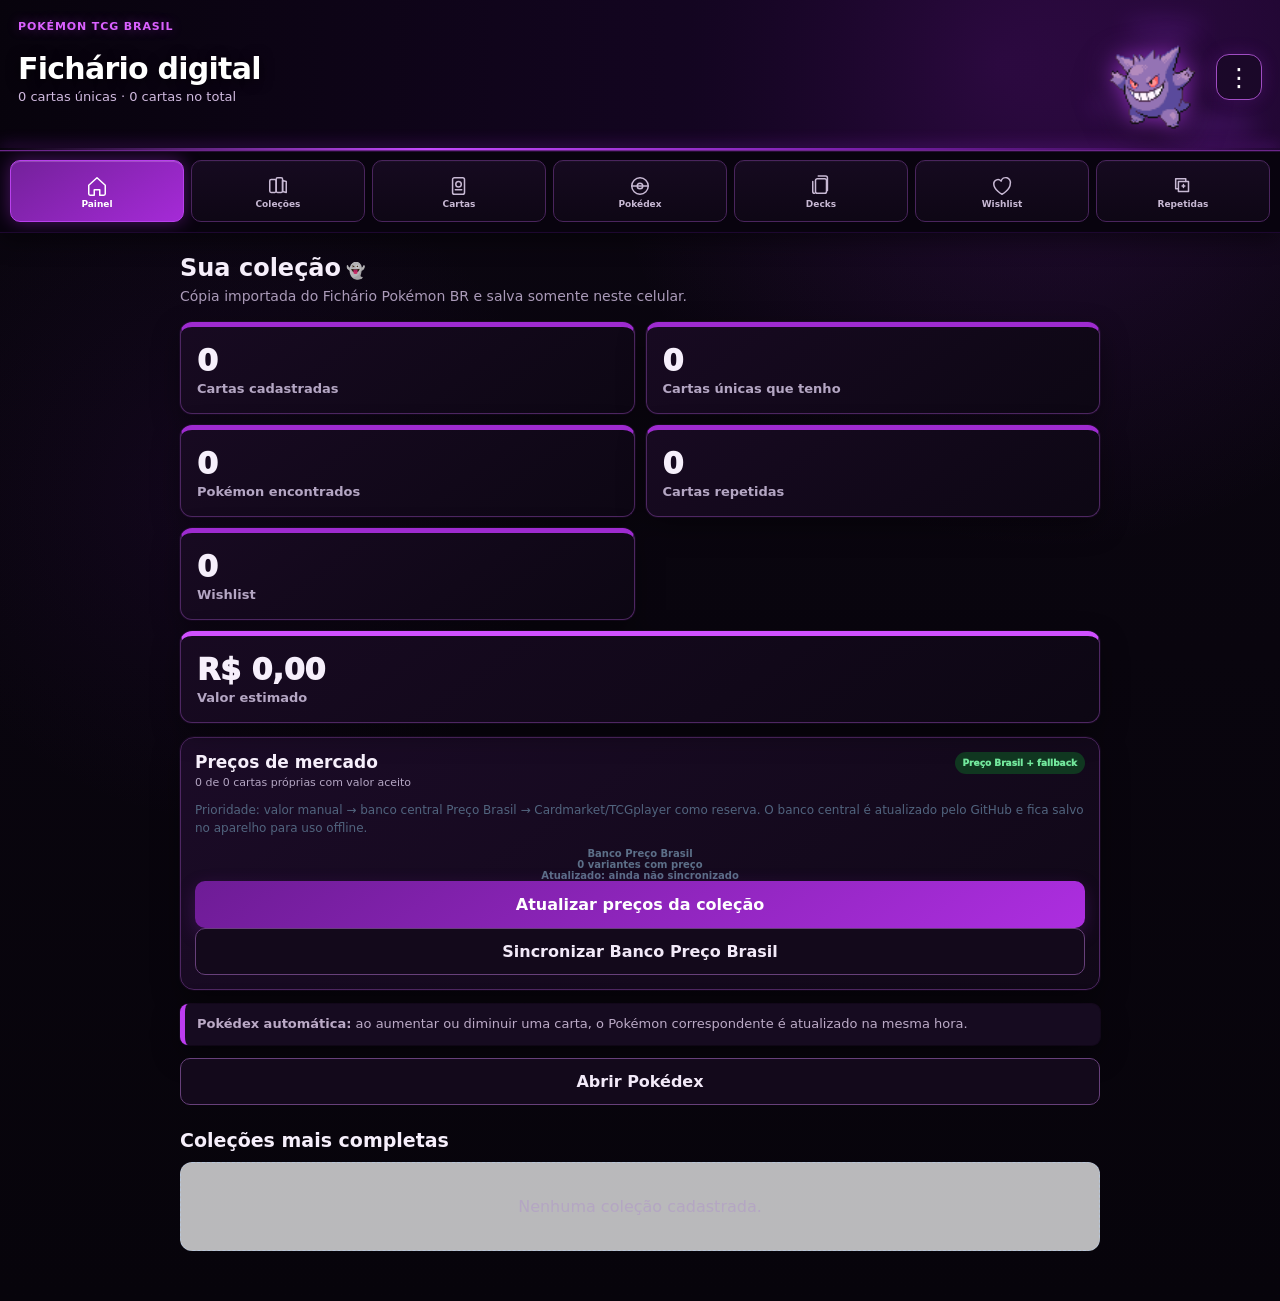
==== commit fc8dc0b1: "versão 1.3 - tema gengar" ====
--- a/app/src/main/assets/www/index.html
+++ b/app/src/main/assets/www/index.html
@@ -3,7 +3,7 @@
 <head>
   <meta charset="utf-8">
   <meta name="viewport" content="width=device-width,initial-scale=1,maximum-scale=1,user-scalable=no,viewport-fit=cover">
-  <meta name="theme-color" content="#0b2d5c">
+  <meta name="theme-color" content="#12051f">
   <title>Fichário Pokémon BR</title>
   <link rel="stylesheet" href="styles.css">
 </head>
@@ -17,6 +17,8 @@
   <div id="app" class="app hidden">
     <div class="sticky-shell">
       <header class="app-header">
+        <div class="gengar-atmosphere" aria-hidden="true"><span></span><span></span><span></span></div>
+        <img class="gengar-header-art" src="sprites/94.png" alt="" aria-hidden="true">
         <div class="kicker">POKÉMON TCG BRASIL</div>
         <div class="header-row">
           <div>
--- a/app/src/main/assets/www/styles.css
+++ b/app/src/main/assets/www/styles.css
@@ -470,3 +470,124 @@
 #cardSearchResults { min-height: 120px; }
 .sticky-shell::after { content:''; position:absolute; left:0; right:0; bottom:-1px; height:2px; background:var(--navy); pointer-events:none; }
 @media (prefers-reduced-motion: reduce) { * { scroll-behavior:auto !important; animation-duration:.01ms !important; } }
+
+
+/* =========================================================
+   Tema Gengar v1.3 — camada visual, sem alterar a lógica
+   ========================================================= */
+:root {
+  --navy: #1d0830;
+  --navy-deep: #09040f;
+  --blue: #a92eff;
+  --sky: #d9b8ff;
+  --yellow: #c752ff;
+  --cream: #08050d;
+  --surface: #13091d;
+  --ink: #f8f3ff;
+  --muted: #b4a6c3;
+  --line: #4e2468;
+  --success: #2db46e;
+  --danger: #ff4b63;
+  --shadow: 0 10px 28px rgba(0,0,0,.38), 0 0 0 1px rgba(190,74,255,.08);
+  --ghost-glow: 0 0 18px rgba(183,55,255,.35);
+  color-scheme: dark;
+}
+html, body { background: #08050d; color: var(--ink); }
+body {
+  background:
+    radial-gradient(circle at 82% 8%, rgba(153,39,218,.16), transparent 28%),
+    radial-gradient(circle at 18% 38%, rgba(94,20,145,.11), transparent 25%),
+    linear-gradient(180deg,#0b0611 0%,#07040b 100%);
+}
+body::after {
+  content:''; position:fixed; inset:0; pointer-events:none; z-index:-1; opacity:.22;
+  background-image: radial-gradient(circle, rgba(213,145,255,.55) 0 1px, transparent 1.5px);
+  background-size: 34px 34px; animation: ghostDrift 22s linear infinite;
+}
+@keyframes ghostDrift { from { transform:translateY(0) } to { transform:translateY(-34px) } }
+@media (prefers-reduced-motion: reduce) { *,*::before,*::after { animation-duration:.01ms!important; animation-iteration-count:1!important; scroll-behavior:auto!important; } }
+.loading-screen { color:#c8b6d8; background:radial-gradient(circle at 50% 35%,#37104d 0,#0a050f 45%,#050308 100%); }
+.loading-screen strong { color:#f5eaff; }
+.pokeball-loader { border-color:#b738ff; border-right-color:transparent; box-shadow:0 0 22px rgba(183,56,255,.5); }
+.sticky-shell { background:#09040f; box-shadow:0 7px 22px rgba(0,0,0,.48); border-bottom:1px solid rgba(190,75,255,.3); }
+.app-header {
+  min-height:151px; overflow:hidden; padding:20px 18px 18px;
+  background:
+    linear-gradient(90deg,rgba(7,3,12,.97) 0%,rgba(20,5,34,.91) 53%,rgba(42,8,64,.7) 100%),
+    radial-gradient(circle at 78% 43%,#5f147d 0,transparent 31%), #0b0512;
+  border-bottom:1px solid #6c268b;
+}
+.app-header::before { content:'';position:absolute;inset:auto 0 0;height:2px;background:linear-gradient(90deg,transparent,#c54aff,#7a1fac,transparent);box-shadow:0 0 16px #b42dff; }
+.gengar-header-art {
+  position:absolute; right:54px; bottom:-8px; width:142px; height:142px; object-fit:contain;
+  image-rendering:auto; filter:drop-shadow(0 0 12px rgba(192,64,255,.72)) drop-shadow(0 12px 14px rgba(0,0,0,.55));
+  transform-origin:50% 90%; animation:gengarFloat 4.8s ease-in-out infinite;
+}
+@keyframes gengarFloat { 0%,100%{transform:translateY(2px) rotate(-1deg)} 50%{transform:translateY(-5px) rotate(1deg)} }
+.gengar-atmosphere { position:absolute; inset:0; overflow:hidden; pointer-events:none; }
+.gengar-atmosphere span { position:absolute; border-radius:50%; background:#ae3cff; filter:blur(11px); opacity:.18; animation:mist 7s ease-in-out infinite; }
+.gengar-atmosphere span:nth-child(1){width:90px;height:22px;right:22px;bottom:13px}.gengar-atmosphere span:nth-child(2){width:55px;height:15px;right:137px;bottom:37px;animation-delay:-2s}.gengar-atmosphere span:nth-child(3){width:80px;height:18px;right:76px;top:19px;animation-delay:-4s}
+@keyframes mist { 0%,100%{transform:translateX(-5px);opacity:.1}50%{transform:translateX(9px);opacity:.28} }
+.kicker { color:#db61ff; text-shadow:0 0 12px rgba(207,74,255,.4); }
+.header-row { position:relative; z-index:2; min-height:88px; }
+.header-row > div { max-width:58%; }
+.header-row h1 { color:#fff; font-size:30px; letter-spacing:-.025em; text-shadow:0 2px 13px rgba(0,0,0,.65); }
+.header-row p { color:#d0badf; }
+.header-icon { position:relative; z-index:3; width:46px;height:46px;border-radius:13px;border:1px solid #a04dc3;background:rgba(25,8,38,.78);box-shadow:0 0 18px rgba(158,43,222,.2); }
+.tabs { gap:7px; padding:8px 10px 10px; background:rgba(9,4,15,.98); border-top:1px solid rgba(177,61,229,.17); }
+.tab {
+  flex:1 0 68px; min-width:68px; min-height:62px; padding:7px 5px 6px; border-radius:10px;
+  display:flex; flex-direction:column; align-items:center; justify-content:center; gap:3px;
+  border:1px solid #4a255d; background:linear-gradient(180deg,#160a20,#0e0715); color:#c8b9d4;
+  box-shadow:inset 0 1px 0 rgba(255,255,255,.025); transition:transform .15s,background .2s,border-color .2s,box-shadow .2s;
+}
+.tab:active { transform:scale(.96); }
+.tab-icon { width:23px;height:23px;display:grid;place-items:center; }
+.tab-icon svg { width:22px;height:22px;fill:none;stroke:currentColor;stroke-width:1.65;stroke-linecap:round;stroke-linejoin:round; }
+.tab-label { font-size:9px; font-weight:800; line-height:1; white-space:nowrap; }
+.tab.active { color:#fff; border-color:#b940ed; background:linear-gradient(145deg,#74219b,#a52ad7); box-shadow:0 0 18px rgba(183,48,242,.38),inset 0 1px 0 rgba(255,255,255,.18); }
+.content { background:transparent; padding-top:19px; }
+.screen { animation:screenReveal .24s ease-out both; }
+@keyframes screenReveal { from{opacity:0;transform:translateY(7px)}to{opacity:1;transform:none} }
+.screen-title,.section-title,.region-heading h3,.pokemon-hero h2,.modal h2,.registration-section h3,.registration-section-title strong,.catalog-update-heading strong { color:#f6effb; }
+.screen-title::after { content:'  👻'; font-size:.65em; opacity:.8; }
+.screen-subtitle,.region-heading span { color:#aa9ab8; }
+.stat-card,.card-item,.set-card,.pokemon-tile,.registration-section,.catalog-update-card,.price-update-card,.automatic-price-card,.notice,.modal-sheet {
+  background:linear-gradient(145deg,rgba(24,10,34,.98),rgba(13,7,20,.98)); border-color:#4e2762; color:#f5eff9; box-shadow:var(--shadow);
+}
+.stat-card { border-top-color:#9e2bd0; }
+.stat-card.wide { border-top-color:#d050ff; }
+.stat-value,.card-name,.set-name,.pokemon-name,.registration-placeholder,.read-only-field { color:#f6effb; }
+.field,input,select,textarea,.read-only-field { background:#12091b; color:#f5effa; border-color:#58306c; }
+.field::placeholder,input::placeholder,textarea::placeholder { color:#887994; }
+.filter-pill,.variant-chip { background:#160a20;color:#cabbd3;border-color:#573069; }
+.filter-pill.active,.variant-chip.active { background:linear-gradient(145deg,#6b1e91,#aa2ddb);border-color:#be4aee;color:#fff;box-shadow:0 0 13px rgba(184,52,239,.28); }
+.primary-btn,.mini-btn { background:linear-gradient(145deg,#6e1c96,#ad2ee0); box-shadow:0 6px 18px rgba(145,32,192,.28); }
+.secondary-btn { background:#13091b;color:#f2e9f8;border-color:#67407a; }
+.danger-btn { background:#1a0911;color:#ff7184;border-color:#9c2940; }
+.card-item { border-color:#4c275e; }
+.card-item:hover { border-color:#873bad; }
+.card-thumb { background:#08040c; box-shadow:0 6px 14px rgba(0,0,0,.4); }
+.quantity-btn { background:linear-gradient(145deg,#2d1040,#611682); color:#fff; border:1px solid #79319b; }
+.badge { background:#251330;color:#d4c1df; }
+.badge.yellow,.badge.purple { background:#3d1550;color:#f2a8ff; }
+.badge.green,.badge.price { background:#103421;color:#72e19b; }
+.progress { background:#22132c; }
+.progress > span { background:linear-gradient(90deg,#75239b,#cc48ff);box-shadow:0 0 10px rgba(195,61,255,.5); }
+.pokemon-tile { min-height:143px; }
+.pokemon-tile:not(.owned) { opacity:.58; }
+.modal-backdrop { background:rgba(3,1,6,.8);backdrop-filter:blur(4px); }
+.modal-sheet { border:1px solid #6d3384;border-bottom:0; }
+.toggle-card { background:#140a1d;border-color:#553067; }
+.toggle-card strong { color:#cfbfda; }
+.toggle-card input:checked + .toggle-ui { background:#a52bd7; }
+.catalog-update-card,.price-update-card { background:linear-gradient(145deg,#1b0b27,#100817); }
+.online-badge { background:#103720;color:#72e79c; }
+.automatic-price-card { background:#0d2519;border-color:#285f42; }
+.automatic-price-card strong { color:#76ef9f; }
+.notice { border-left-color:#bd3df0;background:#160b20;color:#bbaac6; }
+.back-btn { color:#ca5cff; }
+.price-refresh-btn { background:#6f1f94; }
+@media(max-width:430px){
+  .app-header{min-height:143px}.gengar-header-art{width:126px;height:126px;right:47px}.header-row h1{font-size:28px}.tab{min-width:65px;flex-basis:65px}.tabs{padding-left:7px;padding-right:7px}
+}
